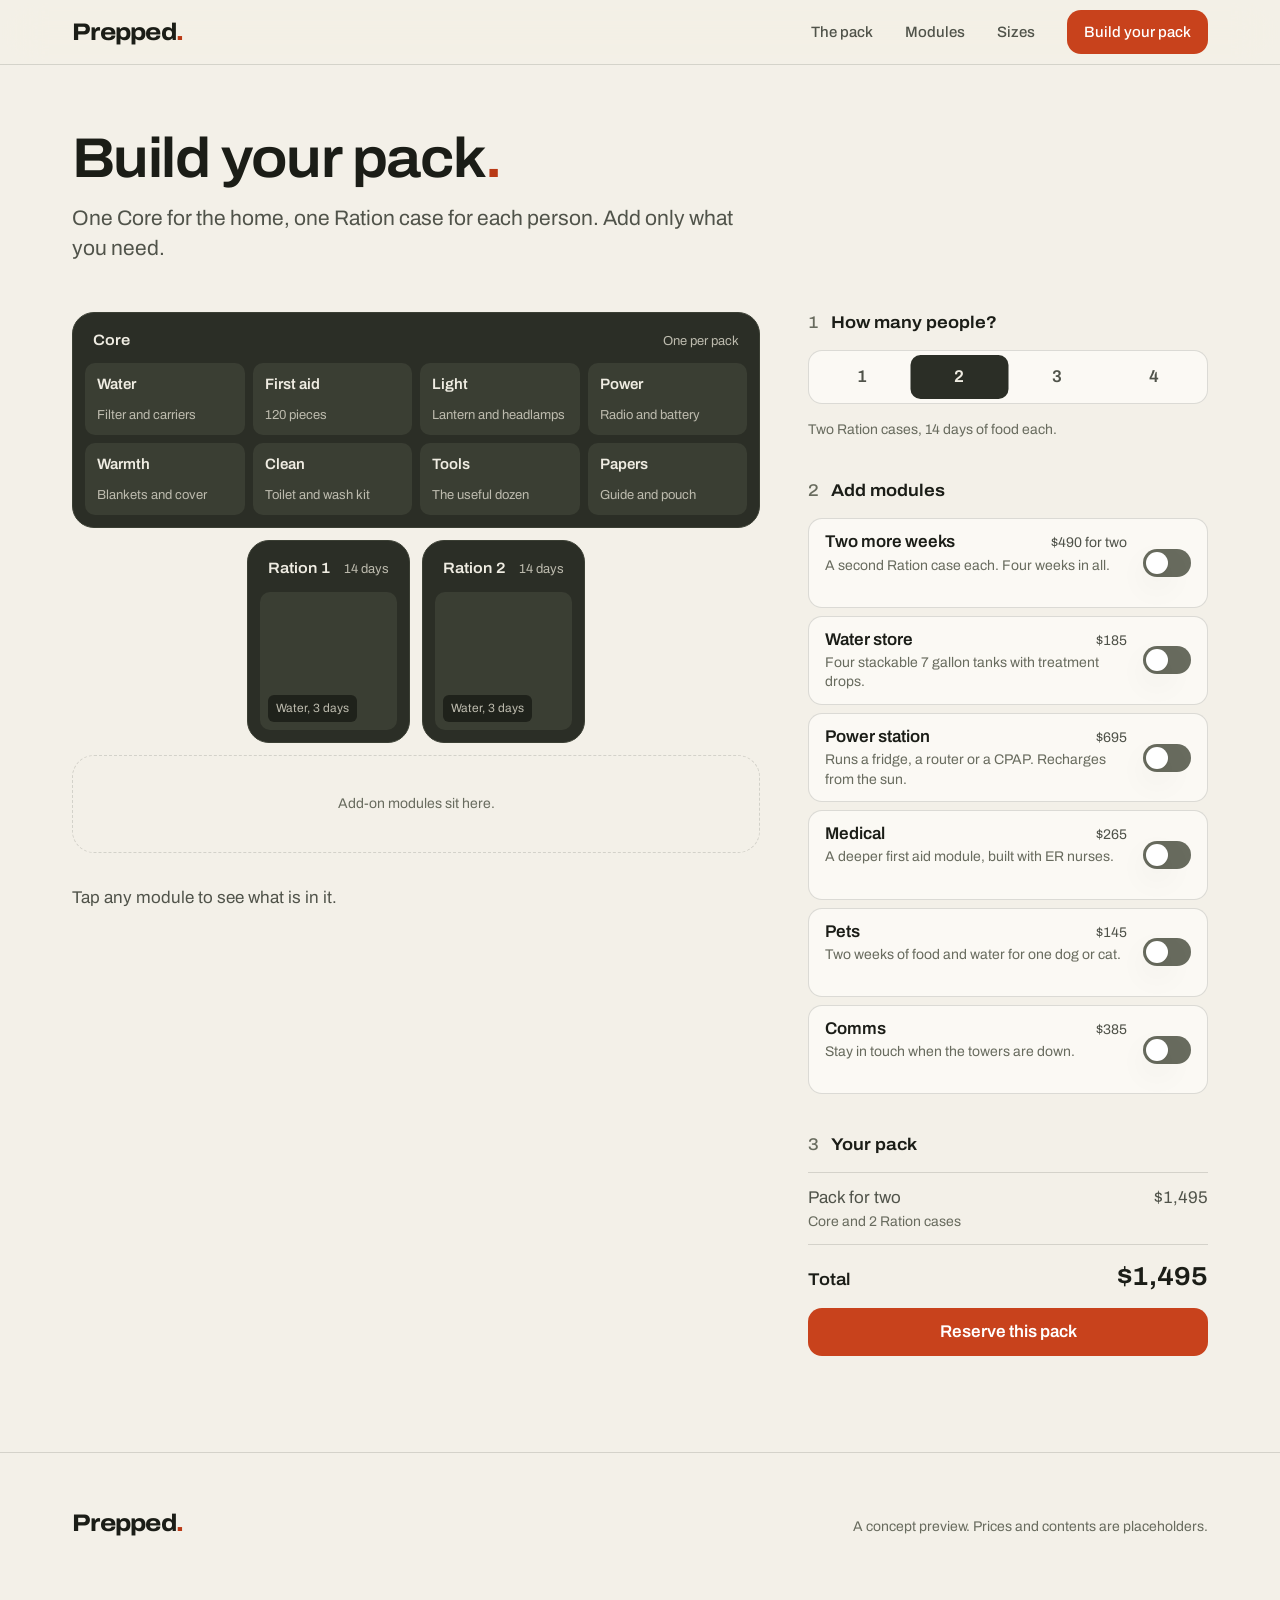
==== build.html @ c96b6212 "Prepped. concept preview Co-Authored-By: Claude Fable 5.2 <noreply@anthropic.com>" ====
<!doctype html>
<html lang="en">
<head>
<meta charset="utf-8">
<meta name="viewport" content="width=device-width, initial-scale=1">
<meta name="robots" content="noindex">
<title>Build your pack | Prepped.</title>
<link rel="preconnect" href="https://fonts.googleapis.com">
<link rel="preconnect" href="https://fonts.gstatic.com" crossorigin>
<link rel="stylesheet" href="https://fonts.googleapis.com/css2?family=Archivo:wdth,wght@62..125,100..900&display=swap">
<link rel="stylesheet" href="styles.css">
<link rel="stylesheet" href="build.css">
</head>
<body class="build-page">
<header class="bar"><div class="wrap bar-in"><a class="mark" href="index.html" aria-label="Prepped. home">Prepped<span class="stop">.</span></a><nav class="bar-links" aria-label="Main"><a href="index.html#inside">The pack</a><a href="index.html#modules">Modules</a><a href="index.html#sizes">Sizes</a><a class="btn btn-main btn-small" href="build.html">Build your pack</a></nav></div></header>

<main class="wrap build">
  <div class="build-head">
    <h1 class="h2">Build your pack<span class="stop">.</span></h1>
    <p class="lead">One Core for the home, one Ration case for each person. Add only what you need.</p>
  </div>

  <div class="build-grid">
    <div class="build-left">
      <div class="build-pack" id="pack" aria-label="Your pack, seen from above"></div>
      <section class="inside build-inside" id="inside" aria-live="polite">
        <p class="body inside-hint">Tap any module to see what is in it.</p>
      </section>
    </div>

    <div class="build-side">
      <section class="step step-people" id="step-people" aria-labelledby="t-people">
        <h2 class="step-title" id="t-people"><span class="step-n num">1</span>How many people?</h2>
        <div class="seg" id="seg" data-value="2" role="group" aria-labelledby="t-people">
          <span class="seg-thumb" aria-hidden="true"></span>
          <button type="button" data-people="1" aria-pressed="false">1</button>
          <button type="button" data-people="2" aria-pressed="true">2</button>
          <button type="button" data-people="3" aria-pressed="false">3</button>
          <button type="button" data-people="4" aria-pressed="false">4</button>
        </div>
        <p class="small step-note" id="people-note">Two Ration cases, 14 days of food each.</p>
      </section>

      <section class="step step-addons" id="step-addons" aria-labelledby="t-addons">
        <h2 class="step-title" id="t-addons"><span class="step-n num">2</span>Add modules</h2>
        <div class="opts" id="opts"></div>
      </section>

      <section class="step step-sum" id="step-sum" aria-labelledby="t-sum">
        <h2 class="step-title" id="t-sum"><span class="step-n num">3</span>Your pack</h2>
        <ul class="sum" id="sum"></ul>
        <div class="sum-total" id="sum-total">
          <span>Total</span>
          <span class="num" id="total"></span>
        </div>
        <button type="button" class="btn btn-main sum-reserve" id="reserve">Reserve this pack</button>
      </section>
    </div>
  </div>
</main>

<div class="dock-bar" id="dock-bar">
  <div class="dock-bar-in">
    <div class="dock-bar-total">
      <span class="small">Total</span>
      <span class="num" id="total-phone"></span>
    </div>
    <button type="button" class="btn btn-main" id="reserve-phone">Reserve this pack</button>
  </div>
</div>

<footer class="foot"><div class="wrap foot-in"><a class="mark" href="index.html">Prepped<span class="stop">.</span></a><p class="small">A concept preview. Prices and contents are placeholders.</p></div></footer>

<script src="data.js"></script>
<script src="case.js"></script>
<script src="build.js"></script>
</body>
</html>
---- styles.css ----
/* Prepped. design base. Every colour, size and speed is a token here.
   A hardcoded value in a page is a bug. */

:root {
  /* Ground: warm bone, like a painted basement shelf in daylight */
  --page: #F3F0E8;
  --card: #FBF9F4;
  --raised: #FFFFFF;
  --hairline: rgba(27, 29, 23, 0.14);
  --text: #1B1D17;
  --text-2: #50534A;
  --text-3: #686B5E;

  /* The one accent: the full stop */
  --accent: #C8421C;        /* buttons, with white text (4.9 to 1) */
  --accent-text: #B93A16;   /* accent used as lettering on the ground */
  --on-accent: #FFFFFF;
  --good: #2F6B45;

  /* The case is the same object in both themes */
  --case: #2B2E26;
  --case-edge: #3B3F34;
  --case-in: #1F221B;
  --tile: #3A3E33;
  --tile-2: #454A3D;
  --on-case: #EFECE2;
  --on-case-2: #BDBBAE;
  --pick: #F2703F;

  --shadow: 0 1px 2px rgba(27, 29, 23, 0.06), 0 12px 32px rgba(27, 29, 23, 0.08);
  --bar: rgba(243, 240, 232, 0.72);

  /* Type */
  --font: "Archivo", "Helvetica Neue", Helvetica, Arial, sans-serif;
  --t-small: 14px;
  --t-body: 17px;
  --t-lead: 21px;
  --t-h3: 26px;
  --t-h2: clamp(34px, 4.6vw, 56px);
  --t-h1: clamp(46px, 7.4vw, 104px);

  /* Space, multiples of 4 */
  --s1: 4px; --s2: 8px; --s3: 12px; --s4: 16px; --s5: 20px; --s6: 24px;
  --s8: 32px; --s10: 40px; --s12: 48px; --s16: 64px; --s20: 80px; --s24: 96px;
  --edge: 32px;
  --wide: 1200px;

  --r-s: 8px; --r-m: 14px; --r-l: 22px;

  /* Motion: starts at once, lands softly */
  --ease: cubic-bezier(0.22, 1, 0.36, 1);
  --ease-exit: cubic-bezier(0.5, 0, 0.75, 0);
  --dur-press: 90ms;
  --dur-touch: 200ms;
  --dur-move: 360ms;
  --dur-exit: 180ms;
  --dur-arrive: 520ms;
  --rise: 8px;
}

@media (prefers-color-scheme: dark) {
  :root:not([data-theme="light"]) {
    --page: #11130F;
    --card: #191C16;
    --raised: #21251D;
    --hairline: rgba(239, 236, 226, 0.14);
    --text: #EFECE2;
    --text-2: #B9B8AB;
    --text-3: #939387;
    --accent-text: #F2703F;
    --good: #7FBF95;
    --case: #272B22;
    --case-edge: #3D4236;
    --case-in: #1A1D17;
    --shadow: 0 0 0 1px rgba(239, 236, 226, 0.06), 0 16px 40px rgba(0, 0, 0, 0.5);
    --bar: rgba(17, 19, 15, 0.72);
    color-scheme: dark;
  }
}
:root[data-theme="dark"] {
  --page: #11130F;
  --card: #191C16;
  --raised: #21251D;
  --hairline: rgba(239, 236, 226, 0.14);
  --text: #EFECE2;
  --text-2: #B9B8AB;
  --text-3: #939387;
  --accent-text: #F2703F;
  --good: #7FBF95;
  --case: #272B22;
  --case-edge: #3D4236;
  --case-in: #1A1D17;
  --shadow: 0 0 0 1px rgba(239, 236, 226, 0.06), 0 16px 40px rgba(0, 0, 0, 0.5);
  --bar: rgba(17, 19, 15, 0.72);
  color-scheme: dark;
}

* { box-sizing: border-box; }
body::before { content: ""; position: fixed; inset: 0 0 auto; height: env(safe-area-inset-top, 0px); z-index: 30; background: var(--page); }
html { -webkit-text-size-adjust: 100%; text-size-adjust: 100%; scroll-behavior: smooth; }
body {
  margin: 0;
  background: var(--page);
  color: var(--text);
  font-family: var(--font);
  font-size: var(--t-body);
  line-height: 1.5;
  -webkit-font-smoothing: antialiased;
}
h1, h2, h3, p, ul, ol, dl, dd, figure { margin: 0; padding: 0; }
ul, ol { list-style: none; }
a { color: inherit; }
button { font: inherit; color: inherit; }
img, svg { display: block; max-width: 100%; }

:focus-visible { outline: 2px solid var(--accent-text); outline-offset: 3px; border-radius: 4px; }

/* The signature: the full stop */
.stop { color: var(--accent-text); }

/* Type roles */
.h1, .h2, .h3 { font-stretch: 108%; font-weight: 650; text-wrap: balance; }
.h1 { font-size: var(--t-h1); line-height: 1.0; letter-spacing: -0.035em; }
.h2 { font-size: var(--t-h2); line-height: 1.06; letter-spacing: -0.028em; }
.h3 { font-size: var(--t-h3); line-height: 1.15; letter-spacing: -0.015em; }
.lead { font-size: var(--t-lead); line-height: 1.42; color: var(--text-2); max-width: 34em; text-wrap: pretty; }
.body { color: var(--text-2); max-width: 65ch; text-wrap: pretty; }
.small { font-size: var(--t-small); line-height: 1.45; color: var(--text-3); }
.num { font-variant-numeric: tabular-nums; }

/* Layout */
.wrap { width: 100%; max-width: var(--wide); margin: 0 auto; padding-left: max(var(--edge), env(safe-area-inset-left, 0px)); padding-right: max(var(--edge), env(safe-area-inset-right, 0px)); }
.section { padding: var(--s24) 0; }
.section + .section { border-top: 1px solid var(--hairline); }
.section-head { display: grid; gap: var(--s4); margin-bottom: var(--s12); }

/* Buttons: one shape family */
.btn {
  display: inline-flex; align-items: center; justify-content: center; gap: var(--s2);
  min-height: 48px; padding: 0 var(--s6);
  border-radius: var(--r-m); border: 1px solid transparent;
  font-size: var(--t-body); font-weight: 600; text-decoration: none; cursor: pointer;
  -webkit-tap-highlight-color: transparent; touch-action: manipulation; user-select: none;
  transition: transform var(--dur-touch) var(--ease), filter var(--dur-touch) var(--ease), background-color var(--dur-touch) var(--ease);
}
.btn:active { transform: scale(0.975); transition-duration: var(--dur-press); }
.btn-main { background: var(--accent); color: var(--on-accent); }
.btn-quiet { background: transparent; border-color: var(--hairline); color: var(--text); }
.btn-small { min-height: 44px; padding: 0 var(--s4); font-size: 15px; }
@media (hover: hover) and (pointer: fine) {
  .btn-main:hover { filter: brightness(1.08); }
  .btn-quiet:hover { background: var(--card); }
}
.btn[disabled] { opacity: 0.45; cursor: default; }

/* Top bar: floats over the page, so it gets glass */
.bar {
  position: sticky; top: env(safe-area-inset-top, 0px); z-index: 20;
  background: var(--bar);
  -webkit-backdrop-filter: blur(20px) saturate(180%); backdrop-filter: blur(20px) saturate(180%);
  border-bottom: 1px solid var(--hairline);
}
.bar-in { display: flex; align-items: center; justify-content: space-between; gap: var(--s6); min-height: 64px; }
.mark { font-stretch: 112%; font-weight: 750; font-size: 24px; letter-spacing: -0.03em; text-decoration: none; display: inline-flex; align-items: center; min-height: 44px; }
.bar-links { display: flex; align-items: center; gap: var(--s8); }
.bar-links a { font-size: 15px; font-weight: 500; color: var(--text-2); text-decoration: none; min-height: 44px; display: inline-flex; align-items: center; }
.bar-links a.btn-main { color: var(--on-accent); }
@media (hover: hover) and (pointer: fine) { .bar-links a:not(.btn):hover { color: var(--text); } }
@media (prefers-reduced-transparency: reduce) { .bar { background: var(--page); -webkit-backdrop-filter: none; backdrop-filter: none; } }
@media (prefers-contrast: more) { .bar { background: var(--page); -webkit-backdrop-filter: none; backdrop-filter: none; border-bottom-color: var(--text); } }

/* Footer */
.foot { border-top: 1px solid var(--hairline); padding: var(--s12) 0 var(--s16); }
.foot-in { display: flex; flex-wrap: wrap; align-items: baseline; justify-content: space-between; gap: var(--s4) var(--s8); }

/* ---------- The pack, seen from above (case.js draws it) ---------- */
.pack { display: grid; gap: var(--s3); }
.pack-row { display: grid; grid-template-columns: 2fr repeat(4, 1fr); gap: var(--s3); }
/* Fewer people: the pack stays centred. Each case slides by half the missing width. */
.unit-core { transition: transform var(--dur-move) var(--ease); }
.pack[data-people="1"] .unit-core { transform: translateX(calc(75% + 9px)); }
.pack[data-people="2"] .unit-core { transform: translateX(calc(50% + 6px)); }
.pack[data-people="3"] .unit-core { transform: translateX(calc(25% + 3px)); }
.pack[data-people="1"] .ration { transform: translateX(calc(150% + 18px)); }
.pack[data-people="2"] .ration { transform: translateX(calc(100% + 12px)); }
.pack[data-people="3"] .ration { transform: translateX(calc(50% + 6px)); }

.unit {
  background: var(--case); border: 1px solid var(--case-edge); border-radius: var(--r-l);
  padding: var(--s3); color: var(--on-case);
  display: grid; grid-template-rows: auto 1fr; gap: var(--s3); min-width: 0;
}
.unit-name { display: flex; align-items: baseline; justify-content: space-between; gap: var(--s2); padding: var(--s1) var(--s2) 0; font-size: 15px; font-weight: 600; font-stretch: 108%; }
.unit-name span { white-space: nowrap; }
.unit-name span:last-child { font-weight: 400; font-stretch: 100%; font-size: 13px; color: var(--on-case-2); }

.tiles { display: grid; grid-template-columns: repeat(2, 1fr); grid-auto-rows: 1fr; gap: var(--s2); }
.tile {
  appearance: none; border: 0; text-align: left; cursor: pointer;
  background: var(--tile); color: var(--on-case); border-radius: 10px;
  padding: var(--s3); min-height: 72px; min-width: 0;
  display: flex; flex-direction: column; justify-content: space-between; gap: var(--s2);
  -webkit-tap-highlight-color: transparent; touch-action: manipulation;
  box-shadow: inset 0 0 0 0 var(--pick);
  transition: transform var(--dur-touch) var(--ease), background-color var(--dur-touch) var(--ease), box-shadow var(--dur-touch) var(--ease);
}
.tile:active { transform: scale(0.975); transition-duration: var(--dur-press); }
.tile b { font-size: 15px; font-weight: 600; line-height: 1.2; }
.tile i { font-style: normal; font-size: 13px; line-height: 1.3; color: var(--on-case-2); }
.tile[aria-pressed="true"] { background: var(--tile-2); box-shadow: inset 0 0 0 2px var(--pick); }
@media (hover: hover) and (pointer: fine) { .tile:hover { background: var(--tile-2); } }
.tile:focus-visible { outline-color: var(--pick); outline-offset: 2px; }

/* A Ration case: fourteen days you can count, then water */
.ration { opacity: 1; transition: opacity var(--dur-move) var(--ease), transform var(--dur-move) var(--ease); }
.pack .ration.is-out { opacity: 0; transform: translateY(var(--rise)); pointer-events: none; visibility: hidden; transition: opacity var(--dur-exit) var(--ease-exit), transform var(--dur-exit) var(--ease-exit), visibility 0s var(--dur-exit); }
.ration .tile { height: 100%; padding: var(--s2); gap: var(--s2); justify-content: flex-start; }
.days { display: grid; grid-template-columns: 1fr 1fr; gap: var(--s1); flex: 1; }
.days span { display: block; background: var(--on-case-2); opacity: 0.55; border-radius: 3px; min-height: 9px; }
.sip { background: var(--case-in); border-radius: 6px; padding: 6px var(--s2); font-size: 12px; line-height: 1.25; color: var(--on-case-2); }

/* Add-on modules dock under the pack */
.dock { display: grid; grid-template-columns: repeat(6, 1fr); gap: var(--s3); }
.dock:empty { display: none; }
.addon { opacity: 1; transition: opacity var(--dur-move) var(--ease), transform var(--dur-move) var(--ease); }
.addon.is-out { opacity: 0.0; transform: translateY(var(--rise)); pointer-events: none; }
.addon.unit { grid-template-rows: 1fr; padding: var(--s2); border-radius: var(--r-m); }
.addon .tile { min-height: 80px; height: 100%; padding: var(--s2) var(--s3); border-radius: 8px; }
.addon .tile b { font-size: 14px; }
.addon .tile i { font-size: 12px; }
.dock-slot { border: 1px dashed var(--hairline); border-radius: var(--r-l); min-height: 92px; display: grid; place-items: center; padding: var(--s3); text-align: center; }

/* What is in the picked module */
.inside { display: grid; gap: var(--s3); align-content: start; }
.inside ul { display: grid; }
.inside li { padding: var(--s3) 0; border-top: 1px solid var(--hairline); color: var(--text-2); }
.inside li:last-child { border-bottom: 1px solid var(--hairline); }
.inside-swap { animation: arrive var(--dur-move) var(--ease) both; }
@keyframes arrive { from { opacity: 0; transform: translateY(4px); } to { opacity: 1; transform: none; } }

/* Size picker: one sliding selection */
.seg { position: relative; display: inline-grid; grid-auto-flow: column; grid-auto-columns: 1fr; padding: var(--s1); background: var(--card); border: 1px solid var(--hairline); border-radius: var(--r-m); }
.seg button {
  appearance: none; border: 0; background: transparent; cursor: pointer; position: relative; z-index: 1;
  min-width: 56px; min-height: 44px; padding: 0 var(--s4); border-radius: 10px;
  font-weight: 600; color: var(--text-2);
  -webkit-tap-highlight-color: transparent; touch-action: manipulation;
  transition: color var(--dur-touch) var(--ease);
}
.seg button[aria-pressed="true"] { color: var(--on-case); }
.seg-thumb { position: absolute; z-index: 0; top: var(--s1); bottom: var(--s1); left: var(--s1); width: calc((100% - 8px) / 4); border-radius: 10px; background: var(--case); transition: transform var(--dur-touch) var(--ease); }
.seg[data-value="2"] .seg-thumb { transform: translateX(100%); }
.seg[data-value="3"] .seg-thumb { transform: translateX(200%); }
.seg[data-value="4"] .seg-thumb { transform: translateX(300%); }

/* Sections rise once as you reach them */
.js .reveal { opacity: 0; transform: translateY(var(--rise)); }
.js .reveal.is-in { opacity: 1; transform: none; transition: opacity var(--dur-arrive) var(--ease), transform var(--dur-arrive) var(--ease); }

@media (prefers-reduced-motion: reduce) {
  html { scroll-behavior: auto; }
  *, *::before, *::after { transition-duration: 1ms !important; animation-duration: 1ms !important; }
  .js .reveal { opacity: 1; transform: none; }
}

/* ---------- Phone ---------- */
@media (max-width: 767px) {
  :root { --edge: 20px; --t-body: 17px; --t-lead: 19px; --t-h3: 23px; }
  .section { padding: var(--s16) 0; }
  .section-head { margin-bottom: var(--s8); }
  .bar-links a:not(.btn) { display: none; }

  .pack-row { grid-template-columns: repeat(4, 1fr); }
  .pack-row .unit-core { grid-column: 1 / -1; }
  .pack[data-people] .unit-core { transform: none; }
  .ration.unit { padding: var(--s2); border-radius: var(--r-m); }
  .ration .unit-name { font-size: 13px; padding: 2px 2px 0; }
  .ration .unit-name span:last-child { display: none; }
  .ration .tile { padding: 6px; }
  .sip { font-size: 11px; padding: 4px 6px; }
  .days span { min-height: 8px; }
  .dock { grid-template-columns: repeat(2, 1fr); }
}
@media (pointer: coarse) {
  .btn, .tile, .seg button, .mark { -webkit-touch-callout: none; }
}
---- build.css ----
/* Build your pack. Page styles only; every value comes from styles.css tokens. */

.build { padding-top: var(--s16); padding-bottom: var(--s24); }
.build-head { display: grid; gap: var(--s4); margin-bottom: var(--s12); }

.build-grid {
  display: grid;
  grid-template-columns: minmax(0, 1fr) 400px;
  gap: var(--s12);
  align-items: start;
}
.build-left { position: sticky; top: calc(var(--s16) + var(--s6)); display: grid; gap: var(--s8); min-width: 0; }
.build-side { display: grid; gap: var(--s10); min-width: 0; }

/* The pack on this page: Core across the top, Ration cases beneath */
.build .pack-row { grid-template-columns: repeat(4, minmax(0, 1fr)); }
.build .pack-row .unit-core { grid-column: 1 / -1; }
.build .pack[data-people] .unit-core { transform: none; }
.build .unit-core .tiles { grid-template-columns: repeat(4, minmax(0, 1fr)); }

/* The dock keeps its room, so adding a module never moves the page */
.build .dock { min-height: 98px; }
.build .dock:empty {
  display: grid; place-items: center;
  grid-template-columns: 1fr;
  border: 1px dashed var(--hairline); border-radius: var(--r-l);
}
.build .dock:empty::before {
  content: "Add-on modules sit here.";
  font-size: var(--t-small); color: var(--text-3);
}

/* What is in the tapped module */
.build-inside { min-height: 120px; }
.inside-kind { color: var(--text-3); }
.inside-head { display: grid; gap: var(--s1); }

/* Steps */
.step { display: grid; gap: var(--s4); min-width: 0; }
.step-title {
  display: flex; align-items: baseline; gap: var(--s3);
  font-size: var(--t-body); font-weight: 650; font-stretch: 108%; line-height: 1.3;
}
.step-n { color: var(--text-3); font-weight: 500; }
.seg { display: grid; width: 100%; }
.step-note { min-height: 1.45em; }

/* Add-on rows: each row is one switch */
.opts { display: grid; gap: var(--s2); }
.opt {
  appearance: none; width: 100%; text-align: left; cursor: pointer;
  display: grid; grid-template-columns: minmax(0, 1fr) auto; align-items: center; gap: var(--s4);
  min-height: 88px; padding: var(--s3) var(--s4);
  background: var(--card); border: 1px solid var(--hairline); border-radius: var(--r-m);
  -webkit-tap-highlight-color: transparent; touch-action: manipulation;
  transition: transform var(--dur-touch) var(--ease), border-color var(--dur-touch) var(--ease), background-color var(--dur-touch) var(--ease);
}
.opt:active { transform: scale(0.975); transition-duration: var(--dur-press); }
.opt[aria-checked="true"] { border-color: var(--text-3); background: var(--raised); }
@media (hover: hover) and (pointer: fine) {
  .opt:hover { border-color: var(--text-3); }
}
.opt-text { display: grid; gap: 2px; min-width: 0; }
.opt-top { display: flex; align-items: baseline; justify-content: space-between; gap: var(--s3); }
.opt-name { font-weight: 600; font-size: var(--t-body); line-height: 1.3; }
.opt-price { font-size: var(--t-small); color: var(--text-2); white-space: nowrap; }
.opt-line {
  font-size: var(--t-small); line-height: 1.4; color: var(--text-3);
  min-height: 2.8em;
}

.switch {
  position: relative; flex: none;
  width: 48px; height: 28px; border-radius: var(--r-m);
  background: var(--text-3);
  transition: background-color var(--dur-touch) var(--ease);
}
.switch::after {
  content: ""; position: absolute; top: 3px; left: 3px;
  width: 22px; height: 22px; border-radius: 50%;
  background: var(--on-accent);
  box-shadow: var(--shadow);
  transition: transform var(--dur-touch) var(--ease);
}
.opt[aria-checked="true"] .switch { background: var(--accent); }
.opt[aria-checked="true"] .switch::after { transform: translateX(20px); }

/* Summary */
.sum { display: grid; }
.sum li {
  display: flex; justify-content: space-between; align-items: baseline; gap: var(--s4);
  padding: var(--s3) 0; border-top: 1px solid var(--hairline);
  color: var(--text-2);
}
.sum li:last-child { border-bottom: 1px solid var(--hairline); }
.sum li > span:first-child { min-width: 0; }
.sum-sub { display: block; font-size: var(--t-small); color: var(--text-3); }
.sum li.is-new { animation: arrive var(--dur-move) var(--ease) both; }
.sum-total {
  display: flex; justify-content: space-between; align-items: baseline; gap: var(--s4);
  font-weight: 650; font-stretch: 108%; font-size: var(--t-h3); line-height: 1.2;
}
.sum-total > span:first-child { font-size: var(--t-body); font-weight: 600; }
.sum-reserve { width: 100%; }

/* Phone bottom bar (hidden on a computer) */
.dock-bar { display: none; }

/* Things moved by a layout change glide back into place */
.is-flip { transition: transform var(--dur-move) var(--ease); }

/* ---------- Reserve dialog ---------- */
.rs-scrim {
  position: fixed; inset: 0; z-index: 40;
  background: var(--case-in); opacity: 0;
  transition: opacity var(--dur-exit) var(--ease-exit);
}
.rs-wrap {
  position: fixed; inset: 0; z-index: 41;
  display: grid; place-items: center; padding: var(--s6);
  pointer-events: none;
}
.rs {
  pointer-events: auto; position: relative;
  width: 100%; max-width: 440px; max-height: calc(100dvh - var(--s12));
  overflow-y: auto; scrollbar-width: none; overscroll-behavior: contain;
  background: var(--raised); color: var(--text);
  border: 1px solid var(--hairline); border-radius: var(--r-l); box-shadow: var(--shadow);
  padding: var(--s8);
  opacity: 0; transform: scale(0.96);
  transition: opacity var(--dur-exit) var(--ease-exit), transform var(--dur-exit) var(--ease-exit);
}
.rs::-webkit-scrollbar { display: none; }
.rs-open .rs-scrim { opacity: 0.6; transition: opacity var(--dur-move) var(--ease); }
.rs-open .rs { opacity: 1; transform: none; transition: opacity var(--dur-move) var(--ease), transform var(--dur-move) var(--ease); }

.rs-close { position: absolute; top: var(--s3); right: var(--s3); width: 44px; padding: 0; }
.rs-close svg { width: 18px; height: 18px; }
.rs-body { display: grid; gap: var(--s6); }
.rs-head { display: grid; gap: var(--s2); padding-right: var(--s12); }
.rs-form { display: grid; gap: var(--s5); }
.field { display: grid; gap: var(--s2); }
.field label { font-size: var(--t-small); font-weight: 600; color: var(--text); }
.field input {
  appearance: none; width: 100%; min-height: 48px; padding: 0 var(--s4);
  font: inherit; font-size: var(--t-body); color: var(--text);
  background: var(--page); border: 1px solid var(--text-3); border-radius: var(--r-s);
  transition: border-color var(--dur-touch) var(--ease);
}
.field input:focus-visible { outline: 2px solid var(--accent-text); outline-offset: 1px; }
.field input[aria-invalid="true"] { border-color: var(--accent-text); }
.field-err { font-size: var(--t-small); color: var(--accent-text); }
.field-err:empty { display: none; }
.rs-form .btn { width: 100%; }
.rs-num { font-size: var(--t-h3); font-weight: 650; font-stretch: 108%; }
.rs .sum-total { font-size: var(--t-lead); }
.rs-done { width: 100%; }

/* Body scroll lock while the dialog is open */
.is-locked { position: fixed; left: 0; right: 0; overflow: hidden; }

/* ---------- Phone ---------- */
@media (max-width: 767px) {
  .build { padding-top: var(--s10); padding-bottom: var(--s16); }
  .build-head { margin-bottom: var(--s8); }
  .build-grid { display: flex; flex-direction: column; align-items: stretch; gap: var(--s10); }
  .build .unit-core .tiles { grid-template-columns: repeat(2, minmax(0, 1fr)); }
  .build-left, .build-side { display: contents; }
  .step-people { order: 1; }
  .build-pack { order: 2; }
  .build-inside { order: 3; min-height: 0; }
  .step-addons { order: 4; }
  .step-sum { order: 5; }

  .build .dock { grid-template-columns: repeat(3, minmax(0, 1fr)); min-height: 0; }
  .build .dock:empty { min-height: 96px; }

  /* The total and Reserve live in the bottom bar on a phone */
  .sum-total, .sum-reserve { display: none; }
  .rs .sum-total { display: flex; }

  .build-page { padding-bottom: calc(var(--s20) + var(--s4) + env(safe-area-inset-bottom)); }
  .dock-bar {
    display: block; position: fixed; left: 0; right: 0; bottom: 0; z-index: 30;
    background: var(--bar);
    -webkit-backdrop-filter: blur(20px) saturate(180%); backdrop-filter: blur(20px) saturate(180%);
    border-top: 1px solid var(--hairline);
    padding: var(--s3) var(--edge) calc(var(--s3) + env(safe-area-inset-bottom));
  }
  .dock-bar-in { display: flex; align-items: center; justify-content: space-between; gap: var(--s4); }
  .dock-bar-total { display: grid; line-height: 1.2; }
  .dock-bar-total .num { font-size: var(--t-lead); font-weight: 650; font-stretch: 108%; }

  /* The dialog becomes a sheet from the bottom */
  .rs-wrap { place-items: end stretch; padding: 0; }
  .rs {
    max-width: none; max-height: calc(100dvh - var(--s10));
    border-radius: var(--r-l) var(--r-l) 0 0; border-bottom: 0;
    padding: var(--s6) var(--edge) calc(var(--s6) + env(safe-area-inset-bottom));
    opacity: 1; transform: translateY(100%);
  }
  .rs-open .rs { transform: none; }
}
@media (max-width: 767px) and (prefers-reduced-transparency: reduce) {
  .dock-bar { background: var(--page); -webkit-backdrop-filter: none; backdrop-filter: none; }
}
@media (pointer: coarse) {
  .opt { -webkit-touch-callout: none; }
}
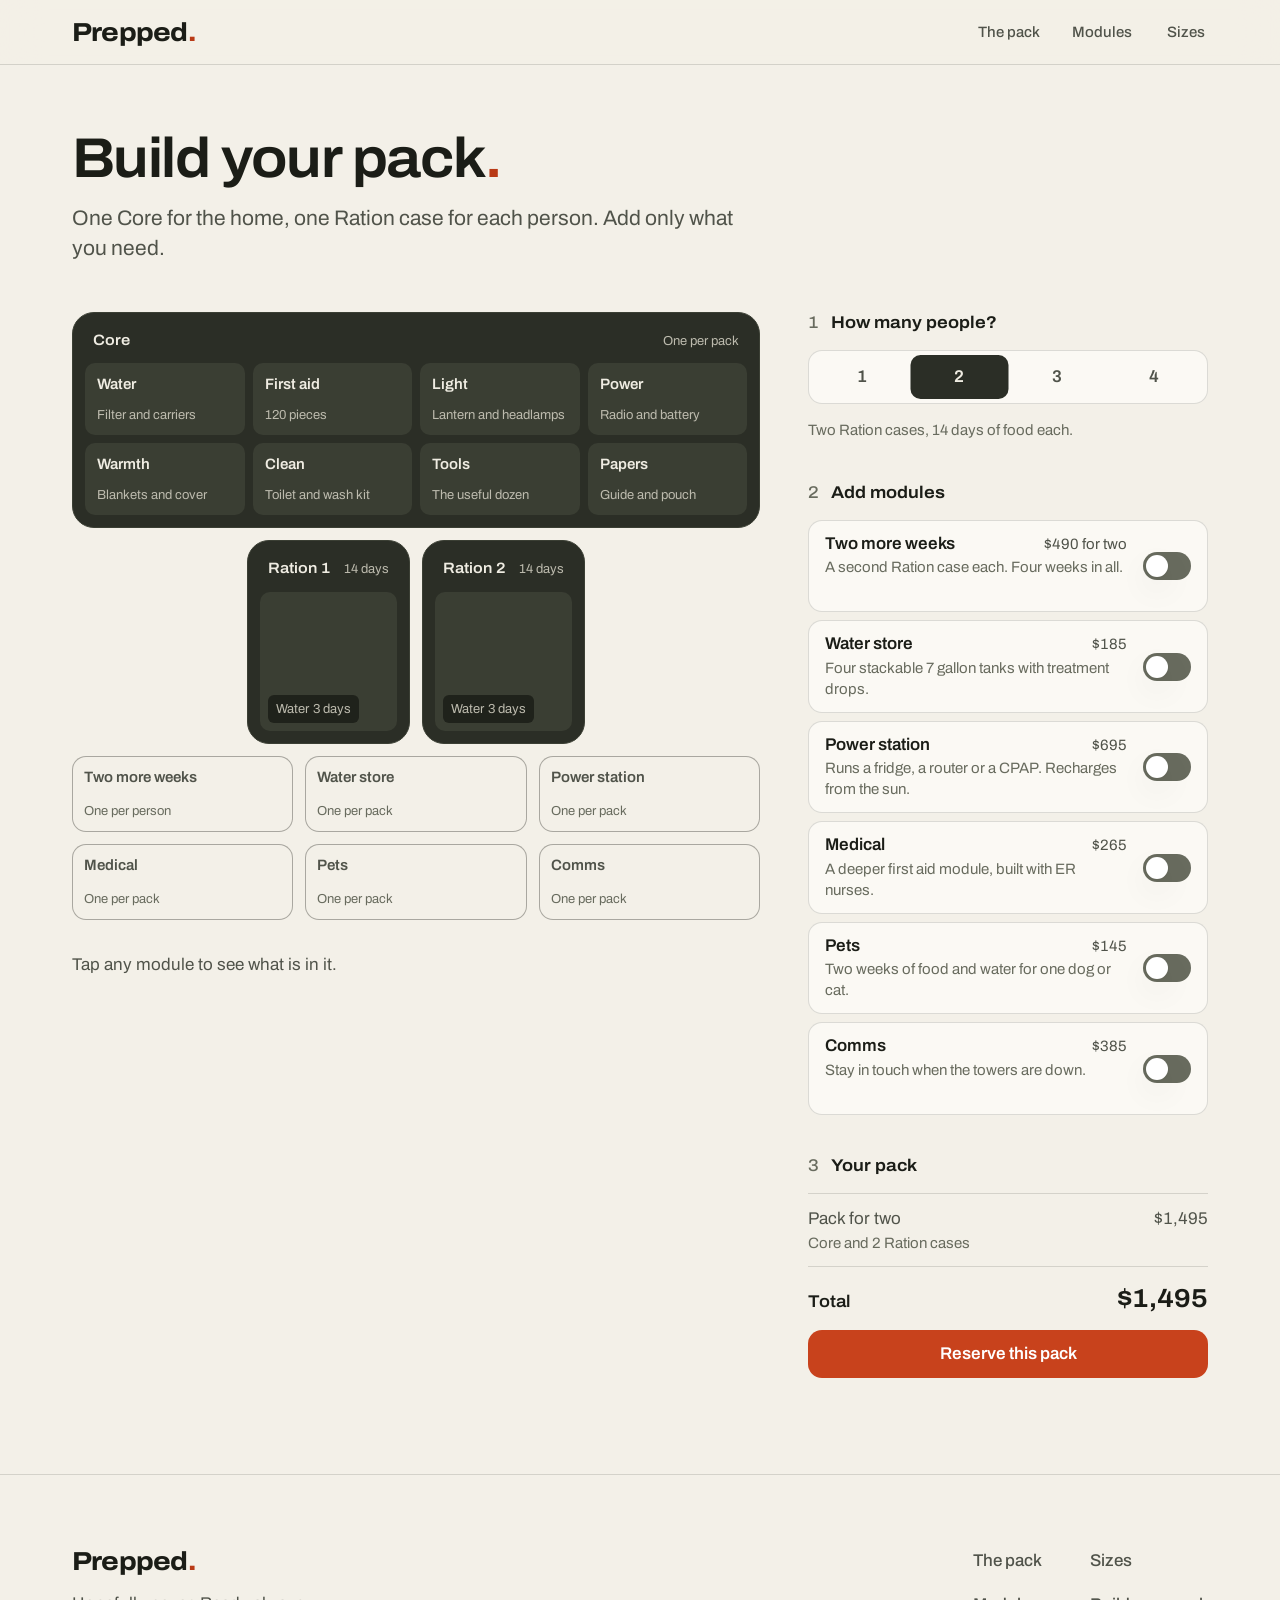
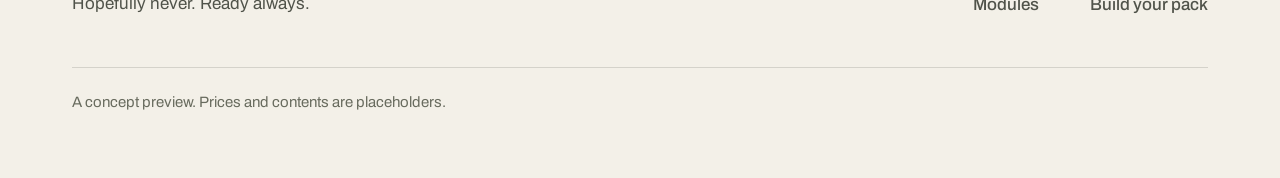
==== commit efe8ad4a: "Design audit fixes Co-Authored-By: Claude Fable 5.2 <noreply@anthropic.com>" ====
--- a/build.html
+++ b/build.html
@@ -3,7 +3,17 @@
 <head>
 <meta charset="utf-8">
 <meta name="viewport" content="width=device-width, initial-scale=1">
+<meta name="description" content="Two weeks of food, water and supplies for everyone in your home, packed in one set of cases.">
 <meta name="robots" content="noindex">
+<link rel="icon" href="data:image/svg+xml,%3Csvg xmlns='http://www.w3.org/2000/svg' viewBox='0 0 64 64'%3E%3Crect width='64' height='64' rx='14' fill='%232B2E26'/%3E%3Cpath d='M18 46V18h13c6.5 0 10.500 3.800 10.500 9.500S37.500 37 31 37h-6v9z M25 31h5.500c2.500 0 4-1.300 4-3.500s-1.500-3.500-4-3.500H25z' fill='%23EFECE2' fill-rule='evenodd'/%3E%3Crect x='44' y='39' width='7' height='7' fill='%23F2703F'/%3E%3C/svg%3E">
+<meta property="og:type" content="website">
+<meta property="og:site_name" content="Prepped.">
+<meta property="og:title" content="Build your pack | Prepped.">
+<meta property="og:description" content="Two weeks of food, water and supplies for everyone in your home, packed in one set of cases.">
+<meta property="og:image" content="https://dwc2001.github.io/prepped-preview/og.png">
+<meta property="og:image:width" content="1200">
+<meta property="og:image:height" content="630">
+<meta name="twitter:card" content="summary_large_image">
 <title>Build your pack | Prepped.</title>
 <link rel="preconnect" href="https://fonts.googleapis.com">
 <link rel="preconnect" href="https://fonts.gstatic.com" crossorigin>
@@ -12,7 +22,23 @@
 <link rel="stylesheet" href="build.css">
 </head>
 <body class="build-page">
-<header class="bar"><div class="wrap bar-in"><a class="mark" href="index.html" aria-label="Prepped. home">Prepped<span class="stop">.</span></a><nav class="bar-links" aria-label="Main"><a href="index.html#inside">The pack</a><a href="index.html#modules">Modules</a><a href="index.html#sizes">Sizes</a><a class="btn btn-main btn-small" href="build.html">Build your pack</a></nav></div></header>
+<header class="bar">
+  <div class="wrap bar-in">
+    <a class="mark" href="index.html" aria-label="Prepped. home">Prepped<span class="stop">.</span></a>
+    <nav class="bar-links" aria-label="Main">
+      <a href="index.html#inside">The pack</a>
+      <a href="index.html#modules">Modules</a>
+      <a href="index.html#sizes">Sizes</a>
+      <button type="button" class="btn btn-quiet btn-small bar-menu" id="bar-menu" aria-label="Menu" aria-expanded="false" aria-controls="bar-sheet"><svg viewBox="0 0 20 20" fill="none" stroke="currentColor" stroke-width="1.8" stroke-linecap="round" aria-hidden="true"><path d="M3 7h14M3 13h14"/></svg></button>
+      <a class="btn btn-main btn-small" href="build.html">Build your pack</a>
+    </nav>
+  </div>
+  <div class="bar-sheet" id="bar-sheet">
+    <a href="index.html#inside">The pack</a>
+    <a href="index.html#modules">Modules</a>
+    <a href="index.html#sizes">Sizes</a>
+  </div>
+</header>
 
 <main class="wrap build">
   <div class="build-head">
@@ -69,10 +95,25 @@
   </div>
 </div>
 
-<footer class="foot"><div class="wrap foot-in"><a class="mark" href="index.html">Prepped<span class="stop">.</span></a><p class="small">A concept preview. Prices and contents are placeholders.</p></div></footer>
+<footer class="foot">
+  <div class="wrap foot-in">
+    <div class="foot-brand">
+      <a class="mark" href="index.html">Prepped<span class="stop">.</span></a>
+      <p class="body">Hopefully never. Ready always.</p>
+    </div>
+    <nav class="foot-links" aria-label="Footer">
+      <a href="index.html#inside">The pack</a>
+      <a href="index.html#sizes">Sizes</a>
+      <a href="index.html#modules">Modules</a>
+      <a href="build.html">Build your pack</a>
+    </nav>
+    <p class="small foot-note">A concept preview. Prices and contents are placeholders.</p>
+  </div>
+</footer>
 
 <script src="data.js"></script>
 <script src="case.js"></script>
 <script src="build.js"></script>
+<script src="nav.js"></script>
 </body>
 </html>
--- a/styles.css
+++ b/styles.css
@@ -7,6 +7,7 @@
   --card: #FBF9F4;
   --raised: #FFFFFF;
   --hairline: rgba(27, 29, 23, 0.14);
+  --hairline-2: rgba(27, 29, 23, 0.34);
   --text: #1B1D17;
   --text-2: #50534A;
   --text-3: #686B5E;
@@ -26,13 +27,18 @@
   --on-case: #EFECE2;
   --on-case-2: #BDBBAE;
   --pick: #F2703F;
+  --case-hi: #363A30;
+  --band: #23261F;
+  --seg-on: #2B2E26;
+  --seg-on-text: #EFECE2;
 
   --shadow: 0 1px 2px rgba(27, 29, 23, 0.06), 0 12px 32px rgba(27, 29, 23, 0.08);
-  --bar: rgba(243, 240, 232, 0.72);
+  --bar: rgba(243, 240, 232, 0.88);
 
   /* Type */
   --font: "Archivo", "Helvetica Neue", Helvetica, Arial, sans-serif;
-  --t-small: 14px;
+  --t-micro: 13px;
+  --t-small: 15px;
   --t-body: 17px;
   --t-lead: 21px;
   --t-h3: 26px;
@@ -69,11 +75,18 @@
     --text-3: #939387;
     --accent-text: #F2703F;
     --good: #7FBF95;
-    --case: #272B22;
-    --case-edge: #3D4236;
-    --case-in: #1A1D17;
+    --case: #30352A;
+    --case-edge: #5C6252;
+    --case-in: #1E211A;
+    --case-hi: #3B4034;
+    --tile: #3E4337;
+    --tile-2: #4B5143;
+    --band: #1B1E18;
+    --seg-on: #EFECE2;
+    --seg-on-text: #1B1D17;
+    --hairline-2: rgba(239, 236, 226, 0.36);
     --shadow: 0 0 0 1px rgba(239, 236, 226, 0.06), 0 16px 40px rgba(0, 0, 0, 0.5);
-    --bar: rgba(17, 19, 15, 0.72);
+    --bar: rgba(17, 19, 15, 0.86);
     color-scheme: dark;
   }
 }
@@ -87,17 +100,24 @@
   --text-3: #939387;
   --accent-text: #F2703F;
   --good: #7FBF95;
-  --case: #272B22;
-  --case-edge: #3D4236;
-  --case-in: #1A1D17;
+  --case: #30352A;
+  --case-edge: #5C6252;
+  --case-in: #1E211A;
+  --case-hi: #3B4034;
+  --tile: #3E4337;
+  --tile-2: #4B5143;
+  --band: #1B1E18;
+  --seg-on: #EFECE2;
+  --seg-on-text: #1B1D17;
+  --hairline-2: rgba(239, 236, 226, 0.36);
   --shadow: 0 0 0 1px rgba(239, 236, 226, 0.06), 0 16px 40px rgba(0, 0, 0, 0.5);
-  --bar: rgba(17, 19, 15, 0.72);
+  --bar: rgba(17, 19, 15, 0.86);
   color-scheme: dark;
 }
 
 * { box-sizing: border-box; }
 body::before { content: ""; position: fixed; inset: 0 0 auto; height: env(safe-area-inset-top, 0px); z-index: 30; background: var(--page); }
-html { -webkit-text-size-adjust: 100%; text-size-adjust: 100%; scroll-behavior: smooth; }
+html { -webkit-text-size-adjust: 100%; text-size-adjust: 100%; scroll-behavior: smooth; scroll-padding-top: 88px; }
 body {
   margin: 0;
   background: var(--page);
@@ -146,7 +166,7 @@
 .btn:active { transform: scale(0.975); transition-duration: var(--dur-press); }
 .btn-main { background: var(--accent); color: var(--on-accent); }
 .btn-quiet { background: transparent; border-color: var(--hairline); color: var(--text); }
-.btn-small { min-height: 44px; padding: 0 var(--s4); font-size: 15px; }
+.btn-small { min-height: 44px; padding: 0 var(--s4); font-size: var(--t-small); }
 @media (hover: hover) and (pointer: fine) {
   .btn-main:hover { filter: brightness(1.08); }
   .btn-quiet:hover { background: var(--card); }
@@ -161,17 +181,37 @@
   border-bottom: 1px solid var(--hairline);
 }
 .bar-in { display: flex; align-items: center; justify-content: space-between; gap: var(--s6); min-height: 64px; }
-.mark { font-stretch: 112%; font-weight: 750; font-size: 24px; letter-spacing: -0.03em; text-decoration: none; display: inline-flex; align-items: center; min-height: 44px; }
+.mark { font-stretch: 112%; font-weight: 750; font-size: var(--t-h3); letter-spacing: -0.03em; text-decoration: none; display: inline-flex; align-items: center; min-height: 44px; }
 .bar-links { display: flex; align-items: center; gap: var(--s8); }
-.bar-links a { font-size: 15px; font-weight: 500; color: var(--text-2); text-decoration: none; min-height: 44px; display: inline-flex; align-items: center; }
+.bar-links a { min-width: 44px; justify-content: center; font-size: var(--t-small); font-weight: 500; color: var(--text-2); text-decoration: none; min-height: 44px; display: inline-flex; align-items: center; }
 .bar-links a.btn-main { color: var(--on-accent); }
 @media (hover: hover) and (pointer: fine) { .bar-links a:not(.btn):hover { color: var(--text); } }
 @media (prefers-reduced-transparency: reduce) { .bar { background: var(--page); -webkit-backdrop-filter: none; backdrop-filter: none; } }
 @media (prefers-contrast: more) { .bar { background: var(--page); -webkit-backdrop-filter: none; backdrop-filter: none; border-bottom-color: var(--text); } }
 
+/* On the Build page the bar does not offer the page you are on */
+.build-page .bar-links .btn-main { display: none; }
+
+/* Phone menu: a button in the bar opens the section links under it */
+.bar-menu { display: none; }
+.bar-sheet { display: none; }
+
 /* Footer */
-.foot { border-top: 1px solid var(--hairline); padding: var(--s12) 0 var(--s16); }
-.foot-in { display: flex; flex-wrap: wrap; align-items: baseline; justify-content: space-between; gap: var(--s4) var(--s8); }
+.foot { border-top: 1px solid var(--hairline); padding: var(--s16) 0; }
+.foot-in { display: grid; grid-template-columns: minmax(0, 1fr) auto; gap: var(--s10) var(--s16); align-items: start; }
+.foot-brand { display: grid; gap: var(--s2); justify-items: start; }
+.foot-links { display: grid; grid-template-columns: auto auto; gap: 0 var(--s12); }
+.foot-links a { display: inline-flex; align-items: center; min-height: 44px; text-decoration: none; color: var(--text-2); font-weight: 500; }
+@media (hover: hover) and (pointer: fine) { .foot-links a:hover { color: var(--text); } }
+.foot-note { grid-column: 1 / -1; padding-top: var(--s6); border-top: 1px solid var(--hairline); }
+
+/* A dark band: the same olive as the cases, in both themes */
+.section.band {
+  --text: var(--on-case); --text-2: var(--on-case-2); --text-3: #A9A89B;
+  --hairline: rgba(239, 236, 226, 0.16); --accent-text: var(--pick); --card: var(--case);
+  background: var(--band); color: var(--text); border-top-color: transparent;
+}
+.section.band + .section { border-top-color: transparent; }
 
 /* ---------- The pack, seen from above (case.js draws it) ---------- */
 .pack { display: grid; gap: var(--s3); }
@@ -190,9 +230,9 @@
   padding: var(--s3); color: var(--on-case);
   display: grid; grid-template-rows: auto 1fr; gap: var(--s3); min-width: 0;
 }
-.unit-name { display: flex; align-items: baseline; justify-content: space-between; gap: var(--s2); padding: var(--s1) var(--s2) 0; font-size: 15px; font-weight: 600; font-stretch: 108%; }
+.unit-name { display: flex; align-items: baseline; justify-content: space-between; gap: var(--s2); padding: var(--s1) var(--s2) 0; font-size: var(--t-small); font-weight: 600; font-stretch: 108%; }
 .unit-name span { white-space: nowrap; }
-.unit-name span:last-child { font-weight: 400; font-stretch: 100%; font-size: 13px; color: var(--on-case-2); }
+.unit-name span:last-child { font-weight: 400; font-stretch: 100%; font-size: var(--t-micro); color: var(--on-case-2); }
 
 .tiles { display: grid; grid-template-columns: repeat(2, 1fr); grid-auto-rows: 1fr; gap: var(--s2); }
 .tile {
@@ -205,8 +245,8 @@
   transition: transform var(--dur-touch) var(--ease), background-color var(--dur-touch) var(--ease), box-shadow var(--dur-touch) var(--ease);
 }
 .tile:active { transform: scale(0.975); transition-duration: var(--dur-press); }
-.tile b { font-size: 15px; font-weight: 600; line-height: 1.2; }
-.tile i { font-style: normal; font-size: 13px; line-height: 1.3; color: var(--on-case-2); }
+.tile b { font-size: var(--t-small); font-weight: 600; line-height: 1.2; }
+.tile i { font-style: normal; font-size: var(--t-micro); line-height: 1.3; color: var(--on-case-2); }
 .tile[aria-pressed="true"] { background: var(--tile-2); box-shadow: inset 0 0 0 2px var(--pick); }
 @media (hover: hover) and (pointer: fine) { .tile:hover { background: var(--tile-2); } }
 .tile:focus-visible { outline-color: var(--pick); outline-offset: 2px; }
@@ -216,19 +256,25 @@
 .pack .ration.is-out { opacity: 0; transform: translateY(var(--rise)); pointer-events: none; visibility: hidden; transition: opacity var(--dur-exit) var(--ease-exit), transform var(--dur-exit) var(--ease-exit), visibility 0s var(--dur-exit); }
 .ration .tile { height: 100%; padding: var(--s2); gap: var(--s2); justify-content: flex-start; }
 .days { display: grid; grid-template-columns: 1fr 1fr; gap: var(--s1); flex: 1; }
-.days span { display: block; background: var(--on-case-2); opacity: 0.55; border-radius: 3px; min-height: 9px; }
-.sip { background: var(--case-in); border-radius: 6px; padding: 6px var(--s2); font-size: 12px; line-height: 1.25; color: var(--on-case-2); }
-
-/* Add-on modules dock under the pack */
-.dock { display: grid; grid-template-columns: repeat(6, 1fr); gap: var(--s3); }
-.dock:empty { display: none; }
-.addon { opacity: 1; transition: opacity var(--dur-move) var(--ease), transform var(--dur-move) var(--ease); }
-.addon.is-out { opacity: 0.0; transform: translateY(var(--rise)); pointer-events: none; }
-.addon.unit { grid-template-rows: 1fr; padding: var(--s2); border-radius: var(--r-m); }
-.addon .tile { min-height: 80px; height: 100%; padding: var(--s2) var(--s3); border-radius: 8px; }
-.addon .tile b { font-size: 14px; }
-.addon .tile i { font-size: 12px; }
-.dock-slot { border: 1px dashed var(--hairline); border-radius: var(--r-l); min-height: 92px; display: grid; place-items: center; padding: var(--s3); text-align: center; }
+.days span { display: block; background: var(--on-case-2); opacity: 0.82; border-radius: 3px; min-height: 9px; }
+.sip { display: flex; flex-wrap: wrap; gap: 0 var(--s1); background: var(--case-in); border-radius: 6px; padding: 6px var(--s2); font-size: var(--t-micro); line-height: 1.25; color: var(--on-case-2); }
+
+/* Add-on modules: six slots under the pack. A slot is an outline until its module is added. */
+.dock { display: grid; grid-template-columns: repeat(3, minmax(0, 1fr)); gap: var(--s3); }
+.tile.addon {
+  min-height: 76px; border-radius: var(--r-m); background: var(--case);
+  box-shadow: inset 0 0 0 1px var(--case-edge);
+  transition: transform var(--dur-touch) var(--ease), background-color var(--dur-move) var(--ease), box-shadow var(--dur-touch) var(--ease), color var(--dur-move) var(--ease);
+}
+.tile.addon b, .tile.addon i { transition: color var(--dur-move) var(--ease); }
+.tile.addon.is-off { background: transparent; box-shadow: inset 0 0 0 1px var(--hairline-2); }
+.tile.addon.is-off b { color: var(--text-2); }
+.tile.addon.is-off i { color: var(--text-3); }
+.tile.addon[aria-pressed="true"] { box-shadow: inset 0 0 0 2px var(--pick); }
+@media (hover: hover) and (pointer: fine) {
+  .tile.addon:hover { background: var(--case-hi); }
+  .tile.addon.is-off:hover { background: var(--card); }
+}
 
 /* What is in the picked module */
 .inside { display: grid; gap: var(--s3); align-content: start; }
@@ -247,8 +293,8 @@
   -webkit-tap-highlight-color: transparent; touch-action: manipulation;
   transition: color var(--dur-touch) var(--ease);
 }
-.seg button[aria-pressed="true"] { color: var(--on-case); }
-.seg-thumb { position: absolute; z-index: 0; top: var(--s1); bottom: var(--s1); left: var(--s1); width: calc((100% - 8px) / 4); border-radius: 10px; background: var(--case); transition: transform var(--dur-touch) var(--ease); }
+.seg button[aria-pressed="true"] { color: var(--seg-on-text); }
+.seg-thumb { position: absolute; z-index: 0; top: var(--s1); bottom: var(--s1); left: var(--s1); width: calc((100% - 8px) / 4); border-radius: 10px; background: var(--seg-on); transition: transform var(--dur-touch) var(--ease); }
 .seg[data-value="2"] .seg-thumb { transform: translateX(100%); }
 .seg[data-value="3"] .seg-thumb { transform: translateX(200%); }
 .seg[data-value="4"] .seg-thumb { transform: translateX(300%); }
@@ -269,18 +315,37 @@
   .section { padding: var(--s16) 0; }
   .section-head { margin-bottom: var(--s8); }
   .bar-links a:not(.btn) { display: none; }
+  .bar-links { gap: var(--s2); }
+  .bar-menu { display: inline-flex; width: 44px; padding: 0; }
+  .bar-menu svg { width: 20px; height: 20px; }
+  .bar-sheet {
+    display: grid; position: absolute; left: 0; right: 0; top: 100%;
+    background: var(--page); border-bottom: 1px solid var(--hairline); box-shadow: var(--shadow);
+    padding: var(--s2) var(--edge) var(--s4);
+    opacity: 0; transform: translateY(-8px); visibility: hidden; pointer-events: none;
+    transition: opacity var(--dur-exit) var(--ease-exit), transform var(--dur-exit) var(--ease-exit), visibility 0s var(--dur-exit);
+  }
+  .bar.is-open .bar-sheet { opacity: 1; transform: none; visibility: visible; pointer-events: auto; transition: opacity var(--dur-move) var(--ease), transform var(--dur-move) var(--ease); }
+  .bar-sheet a { display: flex; align-items: center; min-height: 52px; font-size: var(--t-lead); font-weight: 600; font-stretch: 108%; text-decoration: none; border-top: 1px solid var(--hairline); }
+  .bar-sheet a:first-child { border-top: 0; }
+  .foot-in { grid-template-columns: minmax(0, 1fr); gap: var(--s8); }
+  .foot-links { justify-content: start; }
 
   .pack-row { grid-template-columns: repeat(4, 1fr); }
   .pack-row .unit-core { grid-column: 1 / -1; }
   .pack[data-people] .unit-core { transform: none; }
   .ration.unit { padding: var(--s2); border-radius: var(--r-m); }
-  .ration .unit-name { font-size: 13px; padding: 2px 2px 0; }
+  .ration .unit-name { font-size: var(--t-micro); padding: 2px 2px 0; }
   .ration .unit-name span:last-child { display: none; }
   .ration .tile { padding: 6px; }
-  .sip { font-size: 11px; padding: 4px 6px; }
+  .sip { font-size: var(--t-micro); padding: 4px 6px; }
   .days span { min-height: 8px; }
-  .dock { grid-template-columns: repeat(2, 1fr); }
+  .tile.addon { padding: var(--s2) var(--s3); }
 }
 @media (pointer: coarse) {
   .btn, .tile, .seg button, .mark { -webkit-touch-callout: none; }
 }
+
+/* Narrow computer windows: the Ration cases keep only their name */
+@media (max-width: 1100px) { .ration .unit-name span:last-child { display: none; } }
+.sip span { white-space: nowrap; }
--- a/build.css
+++ b/build.css
@@ -17,18 +17,6 @@
 .build .pack-row .unit-core { grid-column: 1 / -1; }
 .build .pack[data-people] .unit-core { transform: none; }
 .build .unit-core .tiles { grid-template-columns: repeat(4, minmax(0, 1fr)); }
-
-/* The dock keeps its room, so adding a module never moves the page */
-.build .dock { min-height: 98px; }
-.build .dock:empty {
-  display: grid; place-items: center;
-  grid-template-columns: 1fr;
-  border: 1px dashed var(--hairline); border-radius: var(--r-l);
-}
-.build .dock:empty::before {
-  content: "Add-on modules sit here.";
-  font-size: var(--t-small); color: var(--text-3);
-}
 
 /* What is in the tapped module */
 .build-inside { min-height: 120px; }
@@ -172,8 +160,6 @@
   .step-addons { order: 4; }
   .step-sum { order: 5; }
 
-  .build .dock { grid-template-columns: repeat(3, minmax(0, 1fr)); min-height: 0; }
-  .build .dock:empty { min-height: 96px; }
 
   /* The total and Reserve live in the bottom bar on a phone */
   .sum-total, .sum-reserve { display: none; }
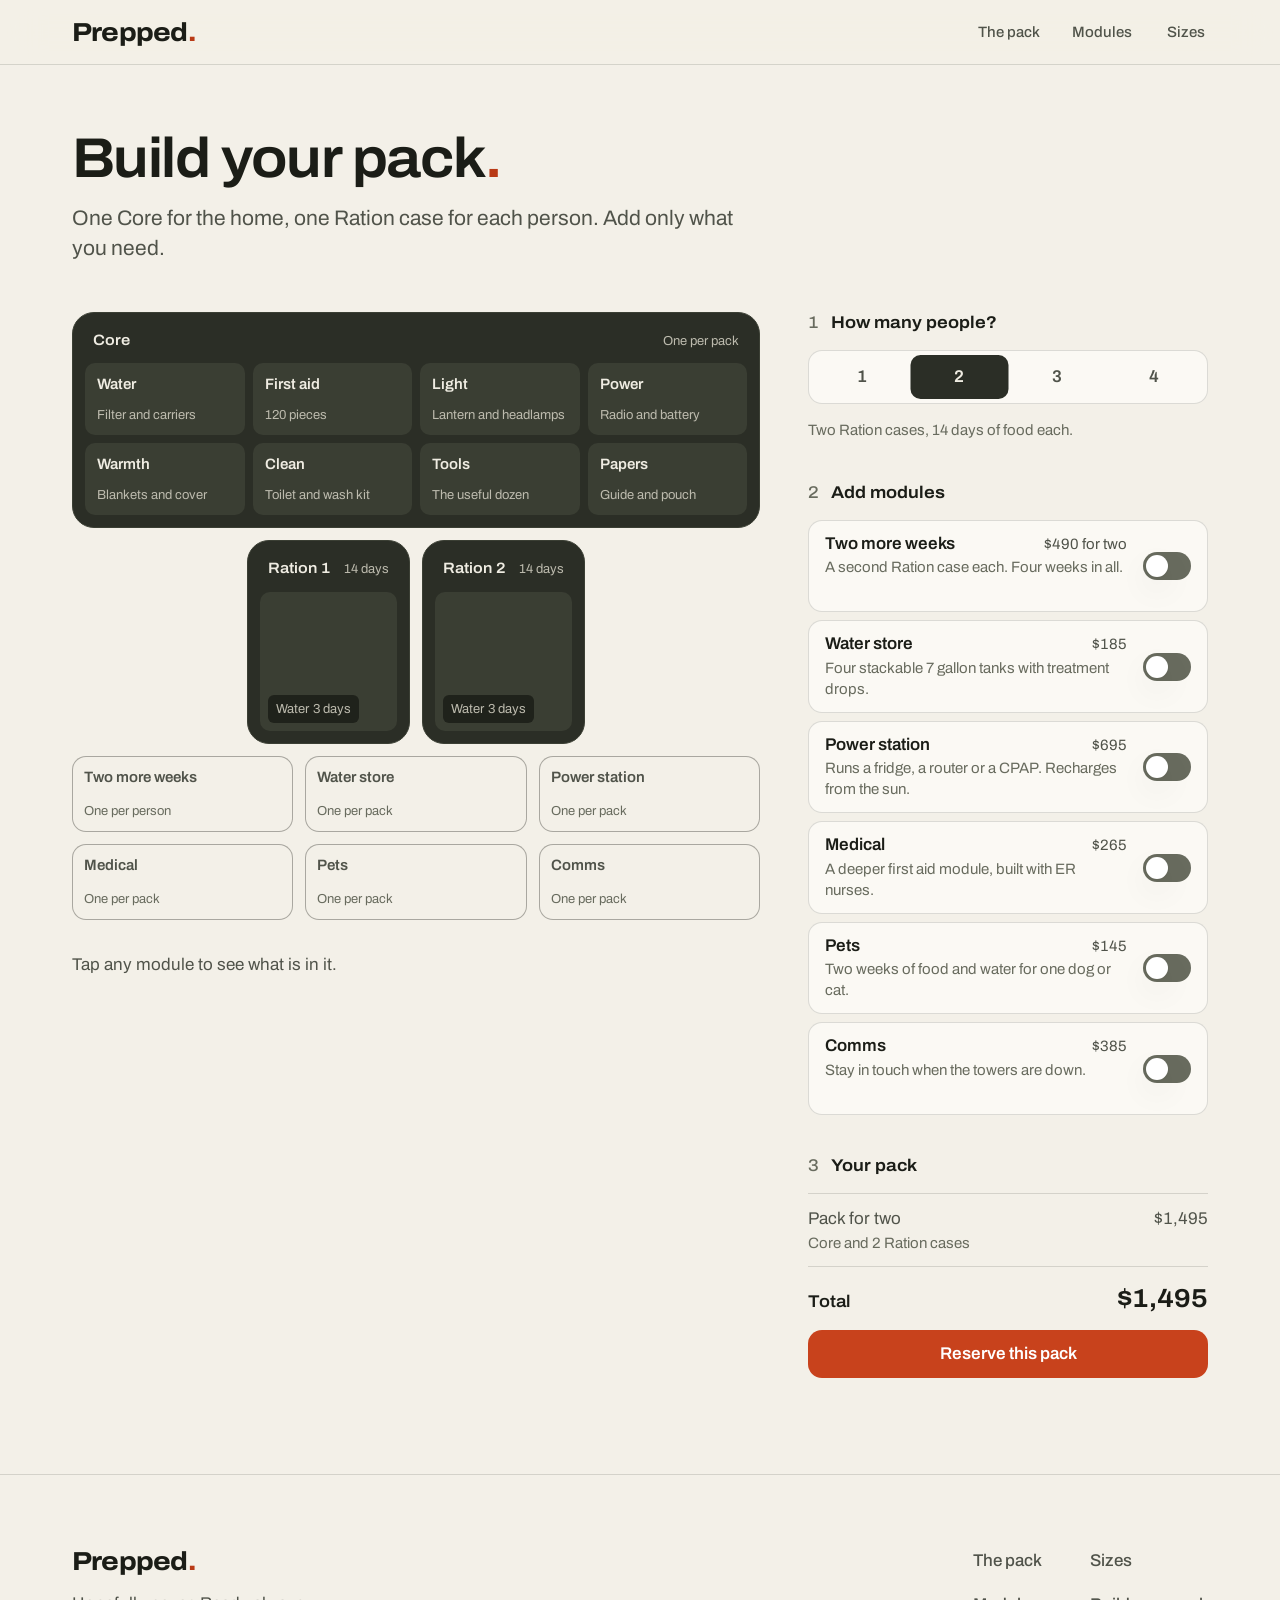
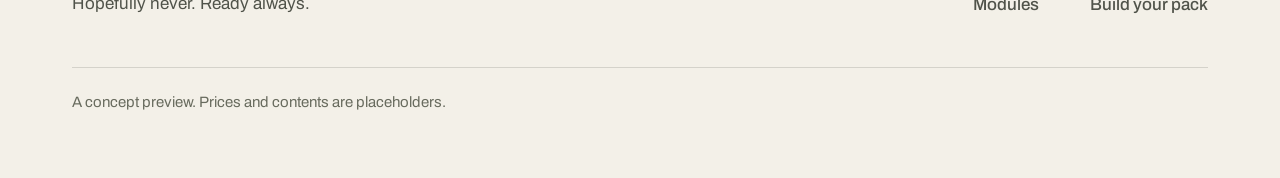
==== commit 3518d636: "Apple-design pass Co-Authored-By: Claude Fable 5.2 <noreply@anthropic.com>" ====
--- a/build.html
+++ b/build.html
@@ -69,6 +69,7 @@
 
       <section class="step step-addons" id="step-addons" aria-labelledby="t-addons">
         <h2 class="step-title" id="t-addons"><span class="step-n num">2</span>Add modules</h2>
+        <div class="mini" id="mini" aria-hidden="true"></div>
         <div class="opts" id="opts"></div>
       </section>
 
@@ -113,7 +114,9 @@
 
 <script src="data.js"></script>
 <script src="case.js"></script>
+<script src="sheet.js"></script>
 <script src="build.js"></script>
+<script src="mini.js"></script>
 <script src="nav.js"></script>
 </body>
 </html>
--- a/styles.css
+++ b/styles.css
@@ -33,17 +33,17 @@
   --seg-on-text: #EFECE2;
 
   --shadow: 0 1px 2px rgba(27, 29, 23, 0.06), 0 12px 32px rgba(27, 29, 23, 0.08);
-  --bar: rgba(243, 240, 232, 0.88);
+  --bar: rgba(243, 240, 232, 0.8);
 
   /* Type */
   --font: "Archivo", "Helvetica Neue", Helvetica, Arial, sans-serif;
-  --t-micro: 13px;
-  --t-small: 15px;
-  --t-body: 17px;
-  --t-lead: 21px;
-  --t-h3: 26px;
-  --t-h2: clamp(34px, 4.6vw, 56px);
-  --t-h1: clamp(46px, 7.4vw, 104px);
+  --t-micro: 0.8125rem;
+  --t-small: 0.9375rem;
+  --t-body: 1.0625rem;
+  --t-lead: 1.3125rem;
+  --t-h3: 1.625rem;
+  --t-h2: clamp(2.125rem, 4.6vw, 3.5rem);
+  --t-h1: clamp(2.875rem, 7.4vw, 6.5rem);
 
   /* Space, multiples of 4 */
   --s1: 4px; --s2: 8px; --s3: 12px; --s4: 16px; --s5: 20px; --s6: 24px;
@@ -86,7 +86,7 @@
     --seg-on-text: #1B1D17;
     --hairline-2: rgba(239, 236, 226, 0.36);
     --shadow: 0 0 0 1px rgba(239, 236, 226, 0.06), 0 16px 40px rgba(0, 0, 0, 0.5);
-    --bar: rgba(17, 19, 15, 0.86);
+    --bar: rgba(17, 19, 15, 0.78);
     color-scheme: dark;
   }
 }
@@ -111,7 +111,7 @@
   --seg-on-text: #1B1D17;
   --hairline-2: rgba(239, 236, 226, 0.36);
   --shadow: 0 0 0 1px rgba(239, 236, 226, 0.06), 0 16px 40px rgba(0, 0, 0, 0.5);
-  --bar: rgba(17, 19, 15, 0.86);
+  --bar: rgba(17, 19, 15, 0.78);
   color-scheme: dark;
 }
 
@@ -185,6 +185,7 @@
 .bar-links { display: flex; align-items: center; gap: var(--s8); }
 .bar-links a { min-width: 44px; justify-content: center; font-size: var(--t-small); font-weight: 500; color: var(--text-2); text-decoration: none; min-height: 44px; display: inline-flex; align-items: center; }
 .bar-links a.btn-main { color: var(--on-accent); }
+.bar-links a[aria-current="true"] { color: var(--text); box-shadow: inset 0 -2px 0 var(--accent-text); }
 @media (hover: hover) and (pointer: fine) { .bar-links a:not(.btn):hover { color: var(--text); } }
 @media (prefers-reduced-transparency: reduce) { .bar { background: var(--page); -webkit-backdrop-filter: none; backdrop-filter: none; } }
 @media (prefers-contrast: more) { .bar { background: var(--page); -webkit-backdrop-filter: none; backdrop-filter: none; border-bottom-color: var(--text); } }
@@ -303,15 +304,20 @@
 .js .reveal { opacity: 0; transform: translateY(var(--rise)); }
 .js .reveal.is-in { opacity: 1; transform: none; transition: opacity var(--dur-arrive) var(--ease), transform var(--dur-arrive) var(--ease); }
 
+/* Reduced motion: gentler, not gone. Things cross-fade in place; nothing slides, grows or springs. */
 @media (prefers-reduced-motion: reduce) {
   html { scroll-behavior: auto; }
-  *, *::before, *::after { transition-duration: 1ms !important; animation-duration: 1ms !important; }
-  .js .reveal { opacity: 1; transform: none; }
+  *, *::before, *::after {
+    transition-property: opacity, color, background-color, border-color, box-shadow !important;
+    transition-duration: 200ms !important; animation-duration: 1ms !important;
+  }
+  .js .reveal { transform: none; }
+  .btn:active, .tile:active { transform: none; }
 }
 
 /* ---------- Phone ---------- */
 @media (max-width: 767px) {
-  :root { --edge: 20px; --t-body: 17px; --t-lead: 19px; --t-h3: 23px; }
+  :root { --edge: 20px; --t-body: 1.0625rem; --t-lead: 1.1875rem; --t-h3: 1.4375rem; }
   .section { padding: var(--s16) 0; }
   .section-head { margin-bottom: var(--s8); }
   .bar-links a:not(.btn) { display: none; }
--- a/build.css
+++ b/build.css
@@ -90,6 +90,10 @@
 }
 .sum-total > span:first-child { font-size: var(--t-body); font-weight: 600; }
 .sum-reserve { width: 100%; }
+
+/* The small pack that stays in view on a phone (hidden on a computer) */
+.mini { display: none; }
+.rs-grab { display: none; }
 
 /* Phone bottom bar (hidden on a computer) */
 .dock-bar { display: none; }
@@ -161,6 +165,27 @@
   .step-sum { order: 5; }
 
 
+  .mini {
+    display: grid; gap: var(--s2); position: sticky; z-index: 10;
+    top: calc(64px + var(--s2) + env(safe-area-inset-top, 0px));
+    padding: var(--s3); border-radius: var(--r-m);
+    background: var(--bar); border: 1px solid var(--hairline); box-shadow: var(--shadow);
+    -webkit-backdrop-filter: blur(20px) saturate(180%); backdrop-filter: blur(20px) saturate(180%);
+  }
+  .mini-row { display: flex; align-items: stretch; gap: 3px; height: 26px; }
+  .mini-core { flex: 0 0 48px; border-radius: 6px; background: var(--case); box-shadow: inset 0 0 0 1px var(--case-edge); }
+  .mini-ration { flex: 0 0 16px; border-radius: 5px; background: var(--case); box-shadow: inset 0 0 0 1px var(--case-edge); transition: opacity var(--dur-touch) var(--ease), transform var(--dur-touch) var(--ease); }
+  .mini-ration.is-out { opacity: 0; transform: scale(0.92); }
+  .mini-gap { flex: 1 1 auto; }
+  .mini-pip { flex: 0 0 26px; border-radius: 6px; box-shadow: inset 0 0 0 1px var(--hairline-2); transition: background-color var(--dur-touch) var(--ease), transform var(--dur-touch) var(--ease), box-shadow var(--dur-touch) var(--ease); transform: scale(0.92); }
+  .mini-pip.is-on { background: var(--accent); box-shadow: inset 0 0 0 1px var(--accent); transform: none; }
+  .mini-words { min-height: 1.45em; white-space: nowrap; overflow: hidden; text-overflow: ellipsis; color: var(--text-2); }
+
+  /* The sheet has a handle and can be dragged down by it or by its heading */
+  .rs-grab { display: block; height: 28px; margin: calc(var(--s6) * -1) 0 0; touch-action: none; cursor: grab; }
+  .rs-grab::before { content: ""; display: block; width: 36px; height: 5px; border-radius: 3px; margin: 10px auto 0; background: var(--hairline-2); }
+  .rs-head { touch-action: none; }
+
   /* The total and Reserve live in the bottom bar on a phone */
   .sum-total, .sum-reserve { display: none; }
   .rs .sum-total { display: flex; }
@@ -193,3 +218,12 @@
 @media (pointer: coarse) {
   .opt { -webkit-touch-callout: none; }
 }
+@media (max-width: 767px) and (prefers-reduced-transparency: reduce) {
+  .mini { background: var(--page); -webkit-backdrop-filter: none; backdrop-filter: none; }
+}
+/* Reduced motion: the sheet and the card fade in place */
+@media (prefers-reduced-motion: reduce) {
+  .rs, .rs-open .rs { transform: none; }
+  .rs { opacity: 0; }
+  .rs-open .rs { opacity: 1; }
+}
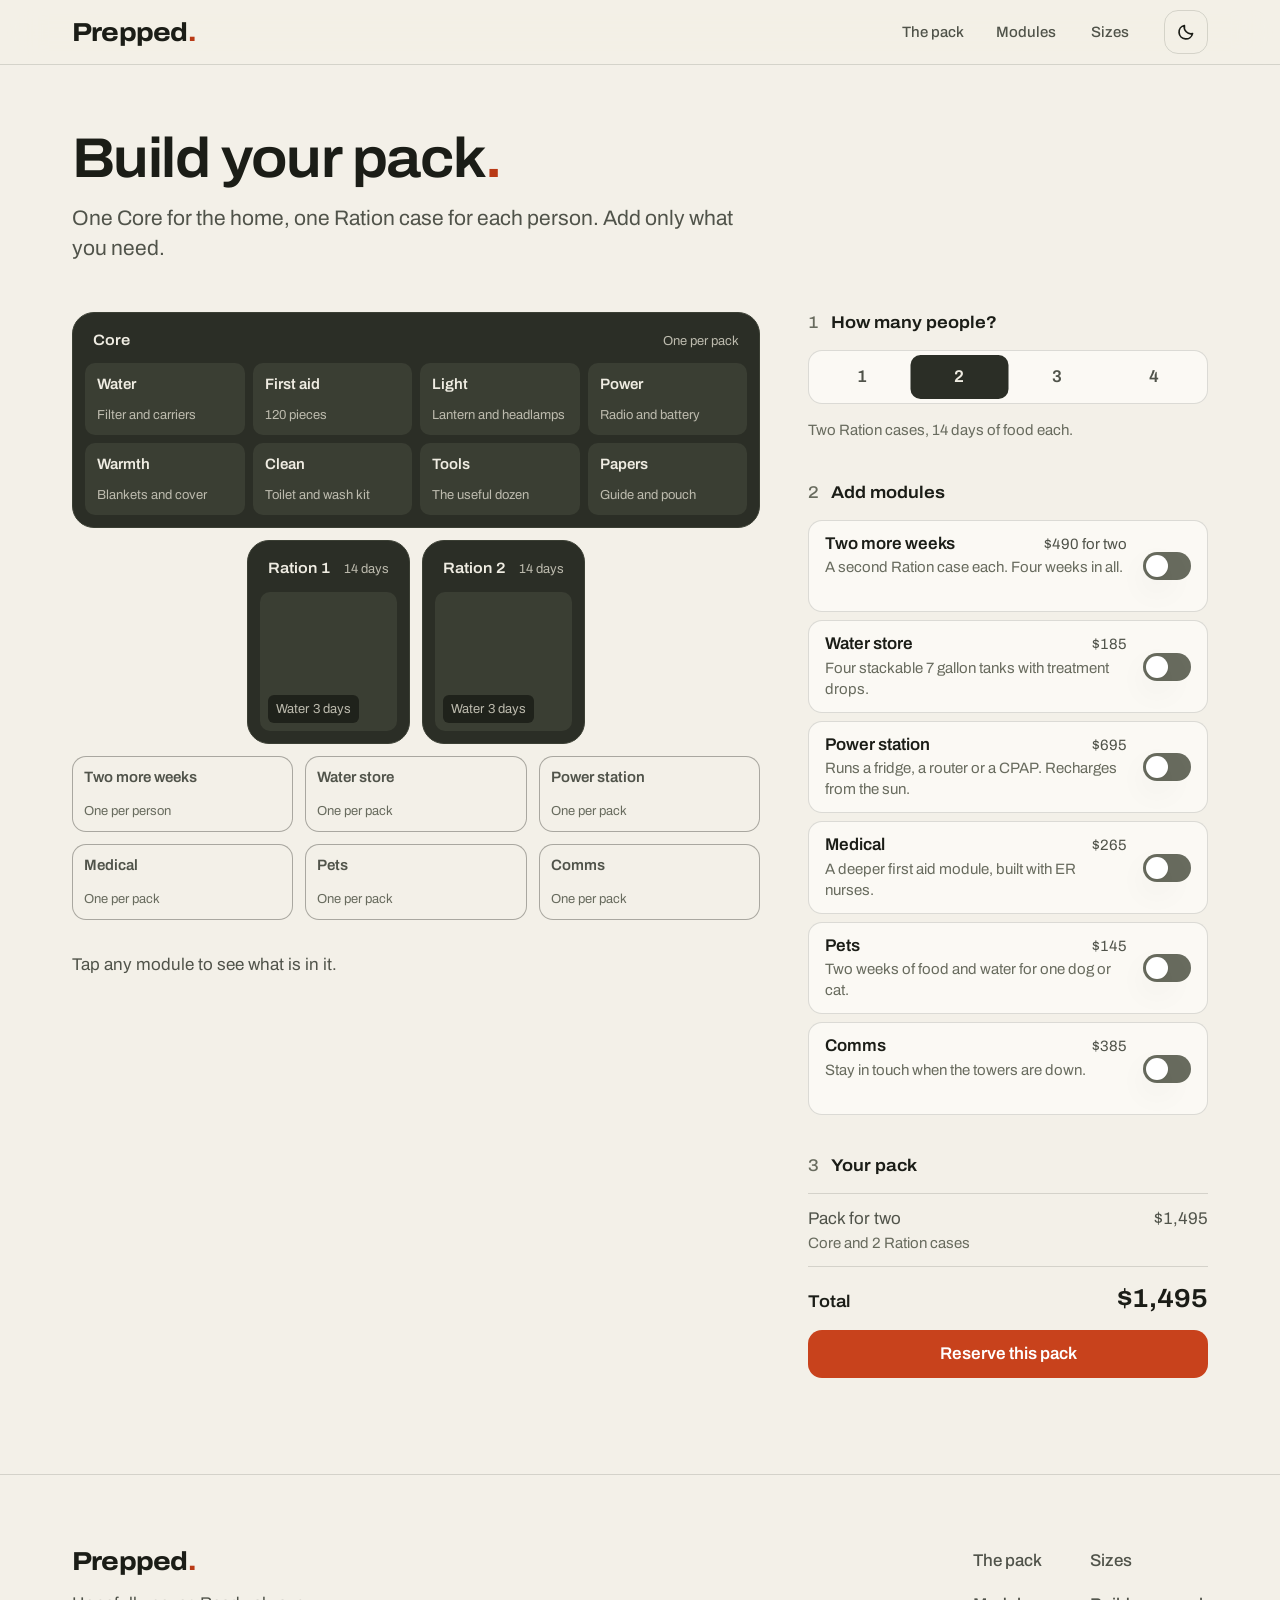
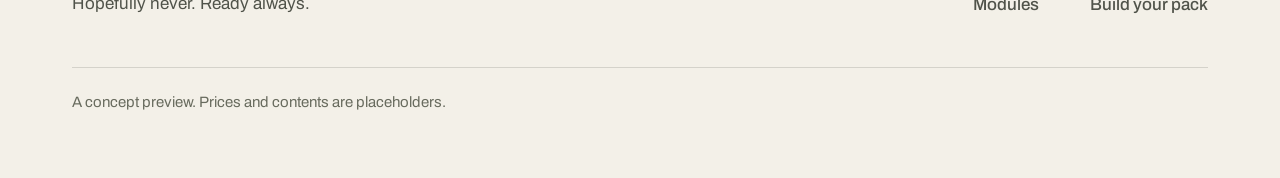
==== commit b3f4bc5a: "Add a light and dark switch Co-Authored-By: Claude Fable 5.2 <noreply@anthropic.com>" ====
--- a/build.html
+++ b/build.html
@@ -18,6 +18,7 @@
 <link rel="preconnect" href="https://fonts.googleapis.com">
 <link rel="preconnect" href="https://fonts.gstatic.com" crossorigin>
 <link rel="stylesheet" href="https://fonts.googleapis.com/css2?family=Archivo:wdth,wght@62..125,100..900&display=swap">
+<script>try{var t=localStorage.getItem("prepped-theme");if(t==="dark"||t==="light")document.documentElement.setAttribute("data-theme",t)}catch(e){}</script>
 <link rel="stylesheet" href="styles.css">
 <link rel="stylesheet" href="build.css">
 </head>
@@ -29,6 +30,7 @@
       <a href="index.html#inside">The pack</a>
       <a href="index.html#modules">Modules</a>
       <a href="index.html#sizes">Sizes</a>
+      <button type="button" class="btn btn-quiet btn-small bar-theme" id="theme-btn" aria-label="Switch to dark mode"></button>
       <button type="button" class="btn btn-quiet btn-small bar-menu" id="bar-menu" aria-label="Menu" aria-expanded="false" aria-controls="bar-sheet"><svg viewBox="0 0 20 20" fill="none" stroke="currentColor" stroke-width="1.8" stroke-linecap="round" aria-hidden="true"><path d="M3 7h14M3 13h14"/></svg></button>
       <a class="btn btn-main btn-small" href="build.html">Build your pack</a>
     </nav>
@@ -37,6 +39,7 @@
     <a href="index.html#inside">The pack</a>
     <a href="index.html#modules">Modules</a>
     <a href="index.html#sizes">Sizes</a>
+    <button type="button" class="bar-theme-row" id="theme-row" role="switch" aria-checked="false"><span>Dark mode</span><span class="switch" aria-hidden="true"></span></button>
   </div>
 </header>
 
--- a/styles.css
+++ b/styles.css
@@ -190,6 +190,31 @@
 @media (prefers-reduced-transparency: reduce) { .bar { background: var(--page); -webkit-backdrop-filter: none; backdrop-filter: none; } }
 @media (prefers-contrast: more) { .bar { background: var(--page); -webkit-backdrop-filter: none; backdrop-filter: none; border-bottom-color: var(--text); } }
 
+/* A drawn switch, used wherever something is on or off */
+.switch {
+  position: relative; flex: none;
+  width: 48px; height: 28px; border-radius: var(--r-m);
+  background: var(--text-3);
+  transition: background-color var(--dur-touch) var(--ease);
+}
+.switch::after {
+  content: ""; position: absolute; top: 3px; left: 3px;
+  width: 22px; height: 22px; border-radius: 50%;
+  background: var(--on-accent);
+  box-shadow: var(--shadow);
+  transition: transform var(--dur-touch) var(--ease);
+}
+[aria-checked="true"] > .switch { background: var(--accent); }
+[aria-checked="true"] > .switch::after { transform: translateX(20px); }
+
+/* Light and dark: an icon button in the bar on a computer, a switch in the menu on a phone */
+.bar-theme { width: 44px; padding: 0; }
+.bar-theme svg { width: 20px; height: 20px; }
+.bar-theme-row { display: none; }
+.theme-fade, .theme-fade *, .theme-fade *::before, .theme-fade *::after {
+  transition: background-color 240ms ease, color 240ms ease, border-color 240ms ease, box-shadow 240ms ease !important;
+}
+
 /* On the Build page the bar does not offer the page you are on */
 .build-page .bar-links .btn-main { display: none; }
 
@@ -322,6 +347,13 @@
   .section-head { margin-bottom: var(--s8); }
   .bar-links a:not(.btn) { display: none; }
   .bar-links { gap: var(--s2); }
+  .bar-theme { display: none; }
+  .bar-theme-row {
+    appearance: none; background: transparent; border: 0; border-top: 1px solid var(--hairline); cursor: pointer;
+    display: flex; align-items: center; justify-content: space-between; width: 100%; min-height: 56px; padding: 0;
+    font-size: var(--t-lead); font-weight: 600; font-stretch: 108%; text-align: left;
+    -webkit-tap-highlight-color: transparent; touch-action: manipulation;
+  }
   .bar-menu { display: inline-flex; width: 44px; padding: 0; }
   .bar-menu svg { width: 20px; height: 20px; }
   .bar-sheet {
--- a/build.css
+++ b/build.css
@@ -56,22 +56,6 @@
   font-size: var(--t-small); line-height: 1.4; color: var(--text-3);
   min-height: 2.8em;
 }
-
-.switch {
-  position: relative; flex: none;
-  width: 48px; height: 28px; border-radius: var(--r-m);
-  background: var(--text-3);
-  transition: background-color var(--dur-touch) var(--ease);
-}
-.switch::after {
-  content: ""; position: absolute; top: 3px; left: 3px;
-  width: 22px; height: 22px; border-radius: 50%;
-  background: var(--on-accent);
-  box-shadow: var(--shadow);
-  transition: transform var(--dur-touch) var(--ease);
-}
-.opt[aria-checked="true"] .switch { background: var(--accent); }
-.opt[aria-checked="true"] .switch::after { transform: translateX(20px); }
 
 /* Summary */
 .sum { display: grid; }
